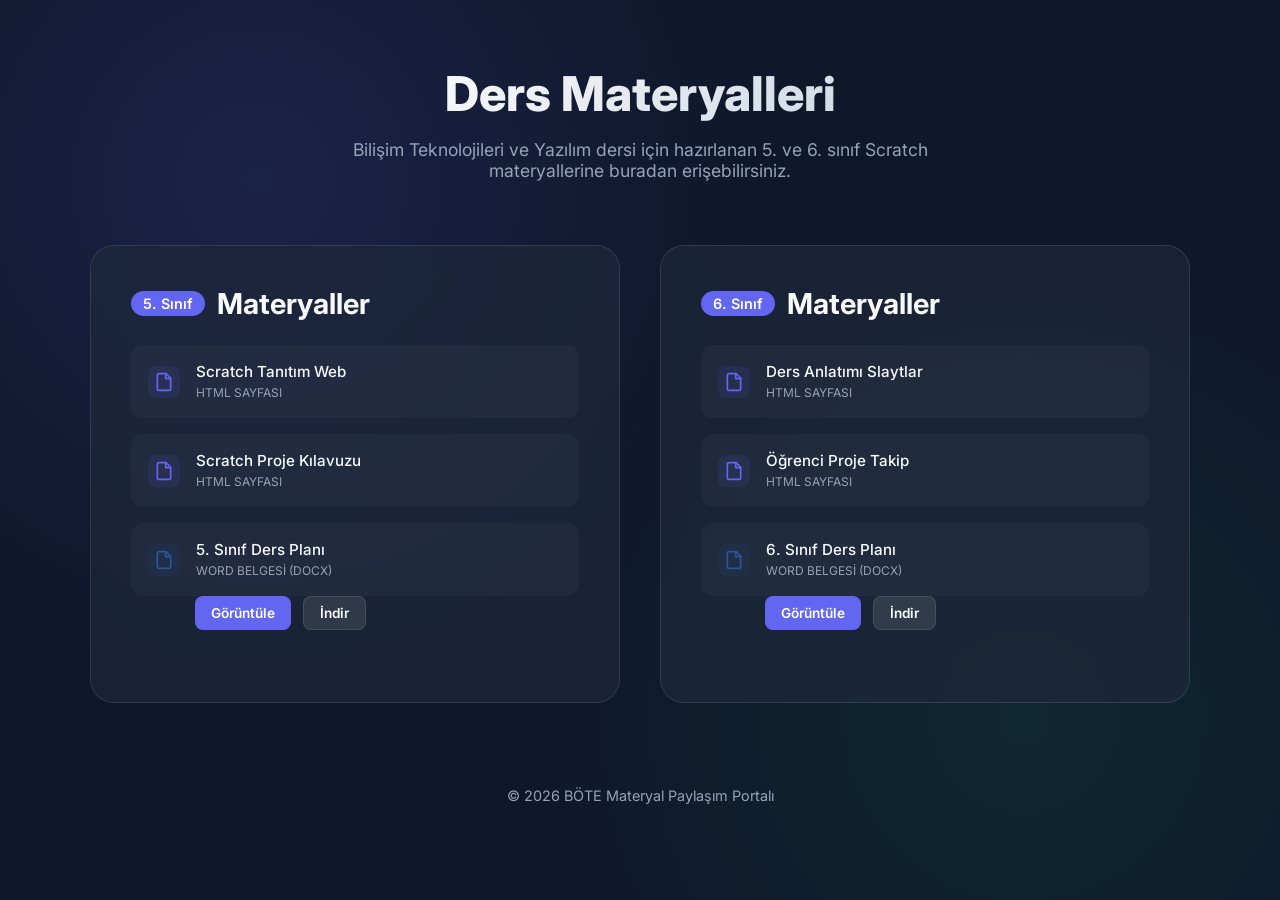
==== index.html @ ecd29244 "first commit" ====
<!DOCTYPE html>
<html lang="tr">
<head>
    <meta charset="UTF-8">
    <meta name="viewport" content="width=device-width, initial-scale=1.0">
    <title>BÖTE Ders Programları & Materyalleri</title>
    <meta name="description" content="5. ve 6. Sınıf Scratch Ders Planları ve Materyalleri">
    <link rel="stylesheet" href="style.css">
    <link rel="preconnect" href="https://fonts.googleapis.com">
    <link rel="preconnect" href="https://fonts.gstatic.com" crossorigin>
    <link href="https://fonts.googleapis.com/css2?family=Inter:wght@400;500;600;800&display=swap" rel="stylesheet">
</head>
<body>

    <header>
        <h1>Ders Materyalleri</h1>
        <p class="subtitle">Bilişim Teknolojileri ve Yazılım dersi için hazırlanan 5. ve 6. sınıf Scratch materyallerine buradan erişebilirsiniz.</p>
    </header>

    <main class="container">
        <!-- 5. Sınıf Kartı -->
        <section class="grade-card" id="grade-5">
            <h2><span class="grade-badge">5. Sınıf</span> Materyaller</h2>
            <ul class="file-list">
                <li class="file-item">
                    <a href="5.sınıf/scratch_tanitim_web.html" class="file-link">
                        <div class="file-icon">
                            <svg xmlns="http://www.w3.org/2000/svg" width="20" height="20" viewBox="0 0 24 24" fill="none" stroke="currentColor" stroke-width="2" stroke-linecap="round" stroke-linejoin="round"><path d="M14.5 2H6a2 2 0 0 0-2 2v16a2 2 0 0 0 2 2h12a2 2 0 0 0 2-2V7.5L14.5 2z"/><polyline points="14 2 14 8 20 8"/></svg>
                        </div>
                        <div class="file-info">
                            <span class="file-name">Scratch Tanıtım Web</span>
                            <span class="file-type">HTML Sayfası</span>
                        </div>
                    </a>
                </li>
                <li class="file-item">
                    <a href="5.sınıf/scratch_proje_kilavuzu.html" class="file-link">
                        <div class="file-icon">
                            <svg xmlns="http://www.w3.org/2000/svg" width="20" height="20" viewBox="0 0 24 24" fill="none" stroke="currentColor" stroke-width="2" stroke-linecap="round" stroke-linejoin="round"><path d="M14.5 2H6a2 2 0 0 0-2 2v16a2 2 0 0 0 2 2h12a2 2 0 0 0 2-2V7.5L14.5 2z"/><polyline points="14 2 14 8 20 8"/></svg>
                        </div>
                        <div class="file-info">
                            <span class="file-name">Scratch Proje Kılavuzu</span>
                            <span class="file-type">HTML Sayfası</span>
                        </div>
                    </a>
                </li>
                <li class="file-item word-item">
                    <div class="file-link no-hover">
                        <div class="file-icon docx">
                            <svg xmlns="http://www.w3.org/2000/svg" width="20" height="20" viewBox="0 0 24 24" fill="none" stroke="currentColor" stroke-width="2" stroke-linecap="round" stroke-linejoin="round"><path d="M14.5 2H6a2 2 0 0 0-2 2v16a2 2 0 0 0 2 2h12a2 2 0 0 0 2-2V7.5L14.5 2z"/><polyline points="14 2 14 8 20 8"/></svg>
                        </div>
                        <div class="file-info">
                            <span class="file-name">5. Sınıf Ders Planı</span>
                            <span class="file-type">Word Belgesi (DOCX)</span>
                        </div>
                    </div>
                    <div class="action-buttons">
                        <button onclick="viewDoc('5.sınıf/ders_plani_scratch_5sinif.docx')" class="btn view-btn">Görüntüle</button>
                        <a href="5.sınıf/ders_plani_scratch_5sinif.docx" download class="btn download-btn">İndir</a>
                    </div>
                </li>
            </ul>
        </section>

        <!-- 6. Sınıf Kartı -->
        <section class="grade-card" id="grade-6">
            <h2><span class="grade-badge">6. Sınıf</span> Materyaller</h2>
            <ul class="file-list">
                <li class="file-item">
                    <a href="6.sınıf/ders_anlatimi_slaytlar.html" class="file-link">
                        <div class="file-icon">
                            <svg xmlns="http://www.w3.org/2000/svg" width="20" height="20" viewBox="0 0 24 24" fill="none" stroke="currentColor" stroke-width="2" stroke-linecap="round" stroke-linejoin="round"><path d="M14.5 2H6a2 2 0 0 0-2 2v16a2 2 0 0 0 2 2h12a2 2 0 0 0 2-2V7.5L14.5 2z"/><polyline points="14 2 14 8 20 8"/></svg>
                        </div>
                        <div class="file-info">
                            <span class="file-name">Ders Anlatımı Slaytlar</span>
                            <span class="file-type">HTML Sayfası</span>
                        </div>
                    </a>
                </li>
                <li class="file-item">
                    <a href="6.sınıf/ogrenci_proje_takip.html" class="file-link">
                        <div class="file-icon">
                            <svg xmlns="http://www.w3.org/2000/svg" width="20" height="20" viewBox="0 0 24 24" fill="none" stroke="currentColor" stroke-width="2" stroke-linecap="round" stroke-linejoin="round"><path d="M14.5 2H6a2 2 0 0 0-2 2v16a2 2 0 0 0 2 2h12a2 2 0 0 0 2-2V7.5L14.5 2z"/><polyline points="14 2 14 8 20 8"/></svg>
                        </div>
                        <div class="file-info">
                            <span class="file-name">Öğrenci Proje Takip</span>
                            <span class="file-type">HTML Sayfası</span>
                        </div>
                    </a>
                </li>
                <li class="file-item word-item">
                    <div class="file-link no-hover">
                        <div class="file-icon docx">
                            <svg xmlns="http://www.w3.org/2000/svg" width="20" height="20" viewBox="0 0 24 24" fill="none" stroke="currentColor" stroke-width="2" stroke-linecap="round" stroke-linejoin="round"><path d="M14.5 2H6a2 2 0 0 0-2 2v16a2 2 0 0 0 2 2h12a2 2 0 0 0 2-2V7.5L14.5 2z"/><polyline points="14 2 14 8 20 8"/></svg>
                        </div>
                        <div class="file-info">
                            <span class="file-name">6. Sınıf Ders Planı</span>
                            <span class="file-type">Word Belgesi (DOCX)</span>
                        </div>
                    </div>
                    <div class="action-buttons">
                        <button onclick="viewDoc('6.sınıf/6_Sinif_Scratch_Ders_Plani_TYMM.docx')" class="btn view-btn">Görüntüle</button>
                        <a href="6.sınıf/6_Sinif_Scratch_Ders_Plani_TYMM.docx" download class="btn download-btn">İndir</a>
                    </div>
                </li>
            </ul>
        </section>
    </main>

    <footer>
        <p>&copy; 2026 BÖTE Materyal Paylaşım Portalı</p>
    </footer>

    <script>
        function viewDoc(relativePath) {
            // Get the absolute URL of the file for the Office Viewer
            const baseUrl = window.location.href.split('/').slice(0, -1).join('/');
            const fullUrl = encodeURIComponent(baseUrl + '/' + relativePath);
            const viewerUrl = `https://view.officeapps.live.com/op/view.aspx?src=${fullUrl}`;
            window.open(viewerUrl, '_blank');
        }
    </script>

</body>
</html>
---- style.css ----
:root {
    --primary: #6366f1;
    --primary-hover: #4f46e5;
    --bg-dark: #0f172a;
    --card-bg: rgba(30, 41, 59, 0.7);
    --text-main: #f8fafc;
    --text-muted: #94a3b8;
    --accent: #10b981;
    --glass-border: rgba(255, 255, 255, 0.1);
}

* {
    margin: 0;
    padding: 0;
    box-sizing: border-box;
    font-family: 'Inter', -apple-system, BlinkMacSystemFont, "Segoe UI", Roboto, sans-serif;
}

body {
    background-color: var(--bg-dark);
    background-image: 
        radial-gradient(circle at 20% 20%, rgba(99, 102, 241, 0.15) 0%, transparent 40%),
        radial-gradient(circle at 80% 80%, rgba(16, 185, 129, 0.1) 0%, transparent 40%);
    color: var(--text-main);
    min-height: 100vh;
    display: flex;
    flex-direction: column;
    align-items: center;
    padding: 4rem 2rem;
}

header {
    text-align: center;
    margin-bottom: 4rem;
    animation: fadeInDown 0.8s ease-out;
}

h1 {
    font-size: 3rem;
    font-weight: 800;
    background: linear-gradient(135deg, #fff 0%, #cbd5e1 100%);
    -webkit-background-clip: text;
    -webkit-text-fill-color: transparent;
    margin-bottom: 1rem;
}

p.subtitle {
    color: var(--text-muted);
    font-size: 1.1rem;
    max-width: 600px;
}

.container {
    width: 100%;
    max-width: 1100px;
    display: grid;
    grid-template-columns: repeat(auto-fit, minmax(350px, 1fr));
    gap: 2.5rem;
}

.grade-card {
    background: var(--card-bg);
    backdrop-filter: blur(12px);
    border: 1px solid var(--glass-border);
    border-radius: 24px;
    padding: 2.5rem;
    transition: all 0.4s cubic-bezier(0.175, 0.885, 0.32, 1.275);
    position: relative;
    overflow: hidden;
}

.grade-card::before {
    content: '';
    position: absolute;
    top: 0;
    left: 0;
    width: 100%;
    height: 4px;
    background: linear-gradient(90deg, var(--primary), var(--accent));
    opacity: 0;
    transition: opacity 0.3s ease;
}

.grade-card:hover {
    transform: translateY(-8px);
    border-color: rgba(99, 102, 241, 0.3);
    box-shadow: 0 20px 40px rgba(0, 0, 0, 0.3);
}

.grade-card:hover::before {
    opacity: 1;
}

h2 {
    font-size: 1.8rem;
    margin-bottom: 1.5rem;
    display: flex;
    align-items: center;
    gap: 0.75rem;
}

.grade-badge {
    background: var(--primary);
    color: white;
    padding: 0.25rem 0.75rem;
    border-radius: 999px;
    font-size: 0.9rem;
    font-weight: 600;
}

.file-list {
    list-style: none;
}

.file-item {
    margin-bottom: 1rem;
}

.file-link {
    display: flex;
    align-items: center;
    padding: 1rem;
    background: rgba(255, 255, 255, 0.03);
    border-radius: 12px;
    text-decoration: none;
    color: var(--text-main);
    transition: all 0.2s ease;
    border: 1px solid transparent;
}

.file-link:hover {
    background: rgba(255, 255, 255, 0.07);
    border-color: var(--glass-border);
    transform: translateX(4px);
}

.file-icon {
    width: 32px;
    height: 32px;
    background: rgba(99, 102, 241, 0.1);
    border-radius: 8px;
    display: flex;
    align-items: center;
    justify-content: center;
    margin-right: 1rem;
    color: var(--primary);
}

.file-info {
    flex: 1;
}

.file-name {
    display: block;
    font-weight: 500;
    font-size: 0.95rem;
}

.file-type {
    font-size: 0.75rem;
    color: var(--text-muted);
    text-transform: uppercase;
}

footer {
    margin-top: auto;
    padding: 4rem 0 2rem;
    color: var(--text-muted);
    font-size: 0.9rem;
}

.file-link.no-hover {
    cursor: default;
}

.file-link.no-hover:hover {
    transform: none;
    background: rgba(255, 255, 255, 0.03);
    border-color: transparent;
}

.action-buttons {
    display: flex;
    gap: 0.75rem;
    padding: 0 1rem 1rem 4rem;
}

.btn {
    padding: 0.5rem 1rem;
    border-radius: 8px;
    font-size: 0.85rem;
    font-weight: 600;
    cursor: pointer;
    text-decoration: none;
    transition: all 0.2s ease;
    border: none;
    display: inline-flex;
    align-items: center;
    justify-content: center;
}

.view-btn {
    background: var(--primary);
    color: white;
}

.view-btn:hover {
    background: var(--primary-hover);
    transform: translateY(-2px);
}

.download-btn {
    background: rgba(255, 255, 255, 0.1);
    color: var(--text-main);
    border: 1px solid var(--glass-border);
}

.download-btn:hover {
    background: rgba(255, 255, 255, 0.2);
    transform: translateY(-2px);
}

.file-icon.docx {
    color: #2b579a; /* Word Blue */
    background: rgba(43, 87, 154, 0.1);
}

@keyframes fadeInDown {
    from {
        opacity: 0;
        transform: translateY(-20px);
    }
    to {
        opacity: 1;
        transform: translateY(0);
    }
}

@media (max-width: 640px) {
    h1 { font-size: 2.2rem; }
    .container { grid-template-columns: 1fr; }
}
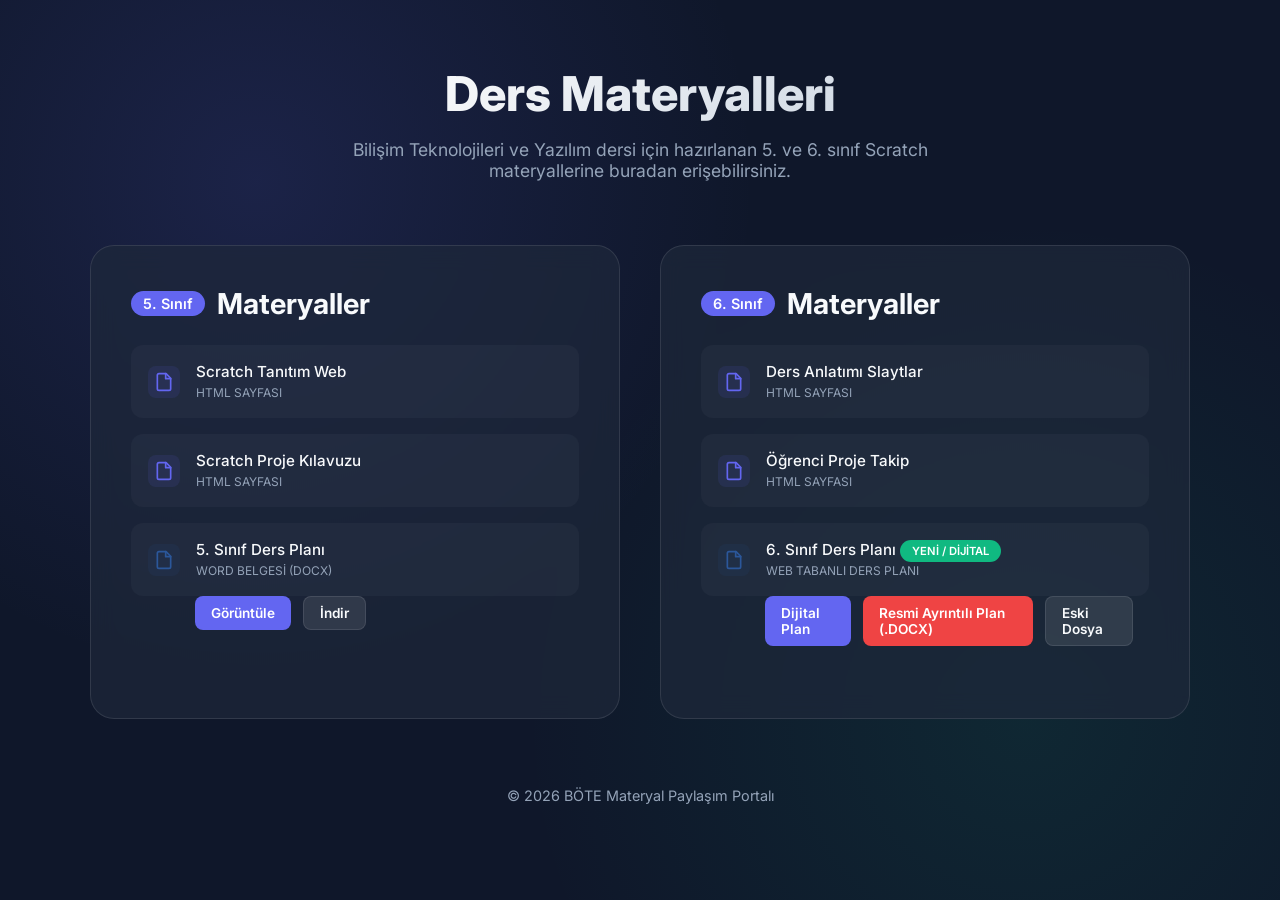
==== commit 07d0b5a4: "feat: update 6th grade lesson plan section with web-based interface and additional document links" ====
--- a/index.html
+++ b/index.html
@@ -94,13 +94,14 @@
                             <svg xmlns="http://www.w3.org/2000/svg" width="20" height="20" viewBox="0 0 24 24" fill="none" stroke="currentColor" stroke-width="2" stroke-linecap="round" stroke-linejoin="round"><path d="M14.5 2H6a2 2 0 0 0-2 2v16a2 2 0 0 0 2 2h12a2 2 0 0 0 2-2V7.5L14.5 2z"/><polyline points="14 2 14 8 20 8"/></svg>
                         </div>
                         <div class="file-info">
-                            <span class="file-name">6. Sınıf Ders Planı</span>
-                            <span class="file-type">Word Belgesi (DOCX)</span>
+                            <span class="file-name">6. Sınıf Ders Planı <span class="grade-badge" style="background: #10b981; font-size: 0.7rem;">YENİ / DİJİTAL</span></span>
+                            <span class="file-type">Web Tabanlı Ders Planı</span>
                         </div>
                     </div>
                     <div class="action-buttons">
-                        <button onclick="viewDoc('6.sınıf/6_Sinif_Scratch_Ders_Plani_TYMM.docx')" class="btn view-btn">Görüntüle</button>
-                        <a href="6.sınıf/6_Sinif_Scratch_Ders_Plani_TYMM.docx" download class="btn download-btn">İndir</a>
+                        <a href="6.sınıf/yeni_ders_plani.html" class="btn view-btn">Dijital Plan</a>
+                        <a href="6.sınıf/Akademik_Ders_Plani_Detayli.docx" class="btn view-btn" style="background: #ef4444;">Resmi Ayrıntılı Plan (.DOCX)</a>
+                        <a href="6.sınıf/6_Sinif_Scratch_Ders_Plani_TYMM.docx" download class="btn download-btn">Eski Dosya</a>
                     </div>
                 </li>
             </ul>
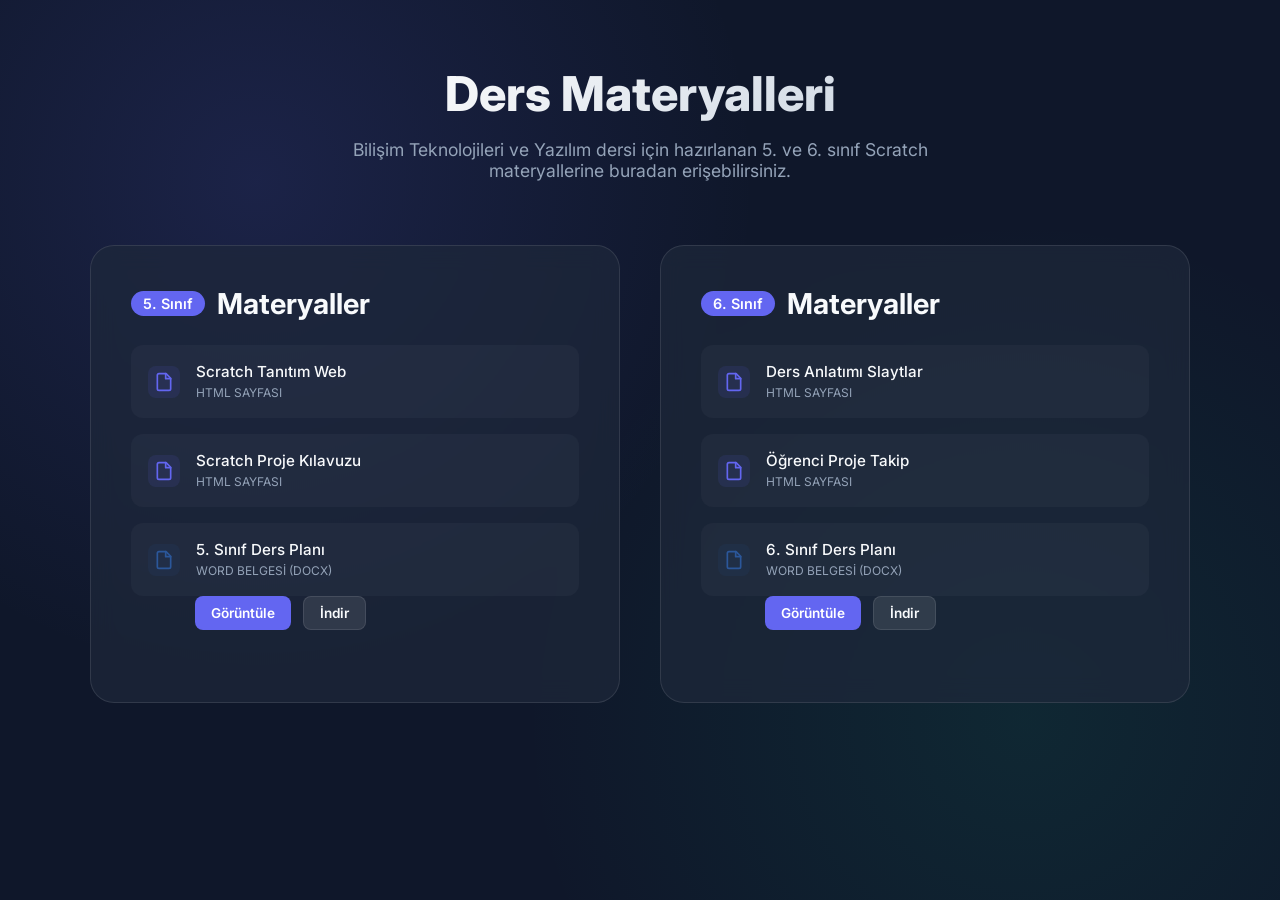
==== commit d5246f3a: "fix: remove temporary document and improve HTML formatting" ====
--- a/index.html
+++ b/index.html
@@ -1,5 +1,6 @@
 <!DOCTYPE html>
 <html lang="tr">
+
 <head>
     <meta charset="UTF-8">
     <meta name="viewport" content="width=device-width, initial-scale=1.0">
@@ -10,11 +11,13 @@
     <link rel="preconnect" href="https://fonts.gstatic.com" crossorigin>
     <link href="https://fonts.googleapis.com/css2?family=Inter:wght@400;500;600;800&display=swap" rel="stylesheet">
 </head>
+
 <body>
 
     <header>
         <h1>Ders Materyalleri</h1>
-        <p class="subtitle">Bilişim Teknolojileri ve Yazılım dersi için hazırlanan 5. ve 6. sınıf Scratch materyallerine buradan erişebilirsiniz.</p>
+        <p class="subtitle">Bilişim Teknolojileri ve Yazılım dersi için hazırlanan 5. ve 6. sınıf Scratch materyallerine
+            buradan erişebilirsiniz.</p>
     </header>
 
     <main class="container">
@@ -25,7 +28,12 @@
                 <li class="file-item">
                     <a href="5.sınıf/scratch_tanitim_web.html" class="file-link">
                         <div class="file-icon">
-                            <svg xmlns="http://www.w3.org/2000/svg" width="20" height="20" viewBox="0 0 24 24" fill="none" stroke="currentColor" stroke-width="2" stroke-linecap="round" stroke-linejoin="round"><path d="M14.5 2H6a2 2 0 0 0-2 2v16a2 2 0 0 0 2 2h12a2 2 0 0 0 2-2V7.5L14.5 2z"/><polyline points="14 2 14 8 20 8"/></svg>
+                            <svg xmlns="http://www.w3.org/2000/svg" width="20" height="20" viewBox="0 0 24 24"
+                                fill="none" stroke="currentColor" stroke-width="2" stroke-linecap="round"
+                                stroke-linejoin="round">
+                                <path d="M14.5 2H6a2 2 0 0 0-2 2v16a2 2 0 0 0 2 2h12a2 2 0 0 0 2-2V7.5L14.5 2z" />
+                                <polyline points="14 2 14 8 20 8" />
+                            </svg>
                         </div>
                         <div class="file-info">
                             <span class="file-name">Scratch Tanıtım Web</span>
@@ -36,7 +44,12 @@
                 <li class="file-item">
                     <a href="5.sınıf/scratch_proje_kilavuzu.html" class="file-link">
                         <div class="file-icon">
-                            <svg xmlns="http://www.w3.org/2000/svg" width="20" height="20" viewBox="0 0 24 24" fill="none" stroke="currentColor" stroke-width="2" stroke-linecap="round" stroke-linejoin="round"><path d="M14.5 2H6a2 2 0 0 0-2 2v16a2 2 0 0 0 2 2h12a2 2 0 0 0 2-2V7.5L14.5 2z"/><polyline points="14 2 14 8 20 8"/></svg>
+                            <svg xmlns="http://www.w3.org/2000/svg" width="20" height="20" viewBox="0 0 24 24"
+                                fill="none" stroke="currentColor" stroke-width="2" stroke-linecap="round"
+                                stroke-linejoin="round">
+                                <path d="M14.5 2H6a2 2 0 0 0-2 2v16a2 2 0 0 0 2 2h12a2 2 0 0 0 2-2V7.5L14.5 2z" />
+                                <polyline points="14 2 14 8 20 8" />
+                            </svg>
                         </div>
                         <div class="file-info">
                             <span class="file-name">Scratch Proje Kılavuzu</span>
@@ -47,7 +60,12 @@
                 <li class="file-item word-item">
                     <div class="file-link no-hover">
                         <div class="file-icon docx">
-                            <svg xmlns="http://www.w3.org/2000/svg" width="20" height="20" viewBox="0 0 24 24" fill="none" stroke="currentColor" stroke-width="2" stroke-linecap="round" stroke-linejoin="round"><path d="M14.5 2H6a2 2 0 0 0-2 2v16a2 2 0 0 0 2 2h12a2 2 0 0 0 2-2V7.5L14.5 2z"/><polyline points="14 2 14 8 20 8"/></svg>
+                            <svg xmlns="http://www.w3.org/2000/svg" width="20" height="20" viewBox="0 0 24 24"
+                                fill="none" stroke="currentColor" stroke-width="2" stroke-linecap="round"
+                                stroke-linejoin="round">
+                                <path d="M14.5 2H6a2 2 0 0 0-2 2v16a2 2 0 0 0 2 2h12a2 2 0 0 0 2-2V7.5L14.5 2z" />
+                                <polyline points="14 2 14 8 20 8" />
+                            </svg>
                         </div>
                         <div class="file-info">
                             <span class="file-name">5. Sınıf Ders Planı</span>
@@ -55,7 +73,8 @@
                         </div>
                     </div>
                     <div class="action-buttons">
-                        <button onclick="viewDoc('5.sınıf/ders_plani_scratch_5sinif.docx')" class="btn view-btn">Görüntüle</button>
+                        <button onclick="viewDoc('5.sınıf/ders_plani_scratch_5sinif.docx')"
+                            class="btn view-btn">Görüntüle</button>
                         <a href="5.sınıf/ders_plani_scratch_5sinif.docx" download class="btn download-btn">İndir</a>
                     </div>
                 </li>
@@ -69,7 +88,12 @@
                 <li class="file-item">
                     <a href="6.sınıf/ders_anlatimi_slaytlar.html" class="file-link">
                         <div class="file-icon">
-                            <svg xmlns="http://www.w3.org/2000/svg" width="20" height="20" viewBox="0 0 24 24" fill="none" stroke="currentColor" stroke-width="2" stroke-linecap="round" stroke-linejoin="round"><path d="M14.5 2H6a2 2 0 0 0-2 2v16a2 2 0 0 0 2 2h12a2 2 0 0 0 2-2V7.5L14.5 2z"/><polyline points="14 2 14 8 20 8"/></svg>
+                            <svg xmlns="http://www.w3.org/2000/svg" width="20" height="20" viewBox="0 0 24 24"
+                                fill="none" stroke="currentColor" stroke-width="2" stroke-linecap="round"
+                                stroke-linejoin="round">
+                                <path d="M14.5 2H6a2 2 0 0 0-2 2v16a2 2 0 0 0 2 2h12a2 2 0 0 0 2-2V7.5L14.5 2z" />
+                                <polyline points="14 2 14 8 20 8" />
+                            </svg>
                         </div>
                         <div class="file-info">
                             <span class="file-name">Ders Anlatımı Slaytlar</span>
@@ -80,7 +104,12 @@
                 <li class="file-item">
                     <a href="6.sınıf/ogrenci_proje_takip.html" class="file-link">
                         <div class="file-icon">
-                            <svg xmlns="http://www.w3.org/2000/svg" width="20" height="20" viewBox="0 0 24 24" fill="none" stroke="currentColor" stroke-width="2" stroke-linecap="round" stroke-linejoin="round"><path d="M14.5 2H6a2 2 0 0 0-2 2v16a2 2 0 0 0 2 2h12a2 2 0 0 0 2-2V7.5L14.5 2z"/><polyline points="14 2 14 8 20 8"/></svg>
+                            <svg xmlns="http://www.w3.org/2000/svg" width="20" height="20" viewBox="0 0 24 24"
+                                fill="none" stroke="currentColor" stroke-width="2" stroke-linecap="round"
+                                stroke-linejoin="round">
+                                <path d="M14.5 2H6a2 2 0 0 0-2 2v16a2 2 0 0 0 2 2h12a2 2 0 0 0 2-2V7.5L14.5 2z" />
+                                <polyline points="14 2 14 8 20 8" />
+                            </svg>
                         </div>
                         <div class="file-info">
                             <span class="file-name">Öğrenci Proje Takip</span>
@@ -91,17 +120,22 @@
                 <li class="file-item word-item">
                     <div class="file-link no-hover">
                         <div class="file-icon docx">
-                            <svg xmlns="http://www.w3.org/2000/svg" width="20" height="20" viewBox="0 0 24 24" fill="none" stroke="currentColor" stroke-width="2" stroke-linecap="round" stroke-linejoin="round"><path d="M14.5 2H6a2 2 0 0 0-2 2v16a2 2 0 0 0 2 2h12a2 2 0 0 0 2-2V7.5L14.5 2z"/><polyline points="14 2 14 8 20 8"/></svg>
+                            <svg xmlns="http://www.w3.org/2000/svg" width="20" height="20" viewBox="0 0 24 24"
+                                fill="none" stroke="currentColor" stroke-width="2" stroke-linecap="round"
+                                stroke-linejoin="round">
+                                <path d="M14.5 2H6a2 2 0 0 0-2 2v16a2 2 0 0 0 2 2h12a2 2 0 0 0 2-2V7.5L14.5 2z" />
+                                <polyline points="14 2 14 8 20 8" />
+                            </svg>
                         </div>
                         <div class="file-info">
-                            <span class="file-name">6. Sınıf Ders Planı <span class="grade-badge" style="background: #10b981; font-size: 0.7rem;">YENİ / DİJİTAL</span></span>
-                            <span class="file-type">Web Tabanlı Ders Planı</span>
+                            <span class="file-name">6. Sınıf Ders Planı</span>
+                            <span class="file-type">Word Belgesi (DOCX)</span>
                         </div>
                     </div>
                     <div class="action-buttons">
-                        <a href="6.sınıf/yeni_ders_plani.html" class="btn view-btn">Dijital Plan</a>
-                        <a href="6.sınıf/Akademik_Ders_Plani_Detayli.docx" class="btn view-btn" style="background: #ef4444;">Resmi Ayrıntılı Plan (.DOCX)</a>
-                        <a href="6.sınıf/6_Sinif_Scratch_Ders_Plani_TYMM.docx" download class="btn download-btn">Eski Dosya</a>
+                        <button onclick="viewDoc('6.sınıf/Akademik_Ders_Plani_Detayli.docx')"
+                            class="btn view-btn">Görüntüle</button>
+                        <a href="6.sınıf/Akademik_Ders_Plani_Detayli.docx" download class="btn download-btn">İndir</a>
                     </div>
                 </li>
             </ul>
@@ -109,7 +143,7 @@
     </main>
 
     <footer>
-        <p>&copy; 2026 BÖTE Materyal Paylaşım Portalı</p>
+
     </footer>
 
     <script>
@@ -123,4 +157,5 @@
     </script>
 
 </body>
-</html>
+
+</html>
